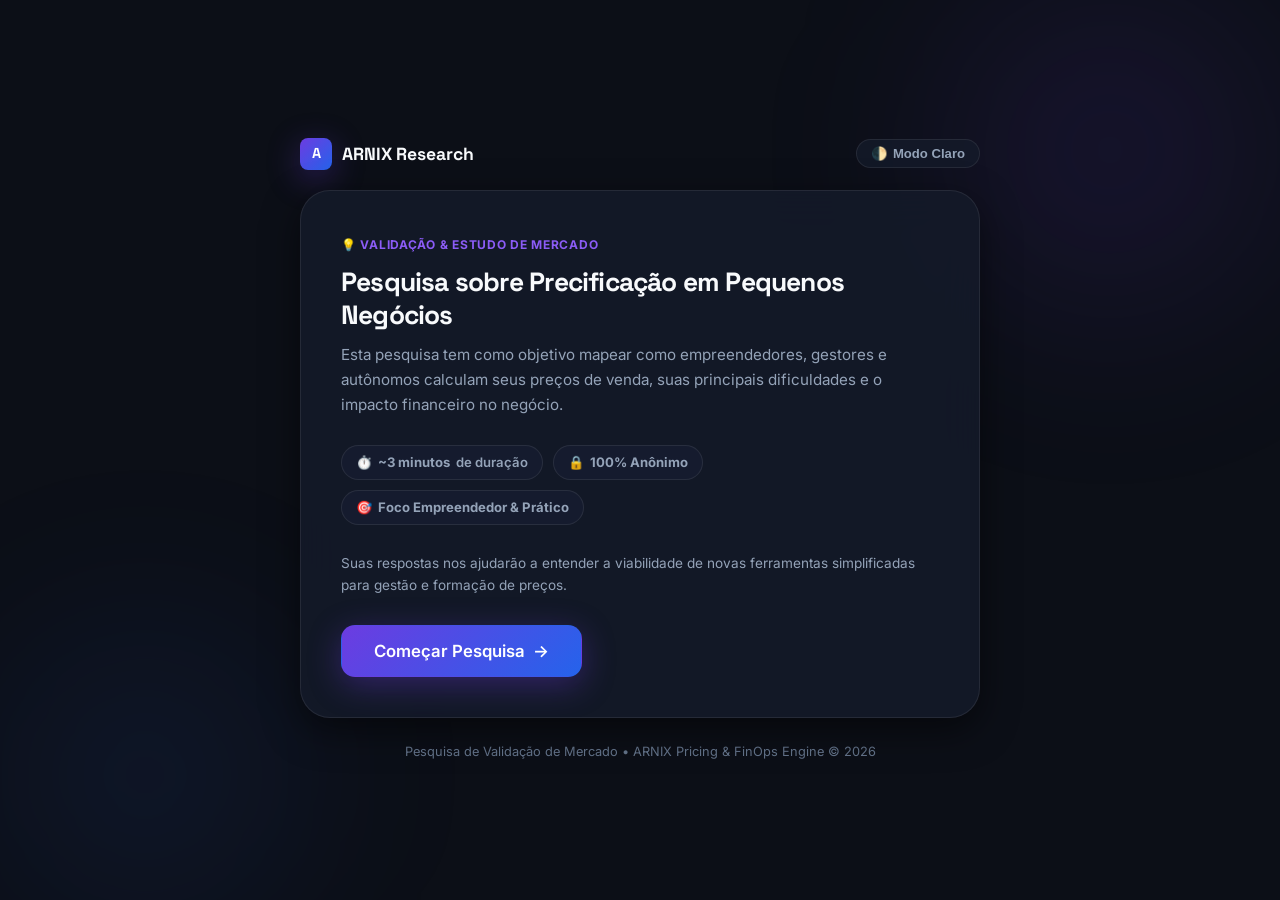
==== index.html @ 0b47c353 "primeiro commit do Forms-Arnix-Plataform" ====
<!DOCTYPE html>
<html lang="pt-BR" data-theme="dark">
<head>
  <meta charset="UTF-8">
  <meta name="viewport" content="width=device-width, initial-scale=1.0">
  <title>Pesquisa sobre Precificação em Pequenos Negócios — ARNIX</title>
  <meta name="description" content="Pesquisa acadêmica e empreendedora sobre métodos de precificação, dores e desafios financeiros em pequenos negócios.">
  <link rel="icon" type="image/png" href="img/arnix-sgv.png">
  <link rel="stylesheet" href="css/form.css">
</head>
<body>

  <!-- Ambient Glow Background -->
  <div class="ambient-glow" aria-hidden="true"></div>

  <div class="form-container">
    
    <!-- Topbar -->
    <div class="form-topbar">
      <a href="#" class="brand-badge">
        <div class="brand-icon">A</div>
        <span>ARNIX <strong>Research</strong></span>
      </a>

      <button class="theme-toggle-btn" id="themeToggle" type="button" aria-label="Alternar Tema">
        <span>🌓</span>
        <span id="themeToggleText">Modo Claro</span>
      </button>
    </div>

    <!-- Progress Bar (Steps 1 to 5) -->
    <div class="progress-section" id="progressSection" style="display:none">
      <div class="progress-header">
        <span id="progressStepLabel">Etapa 1 de 5</span>
        <span id="progressPercentLabel">20% concluído</span>
      </div>
      <div class="progress-bar-bg">
        <div class="progress-bar-fill" id="progressBarFill"></div>
      </div>
    </div>

    <!-- Main Card -->
    <main class="form-card">
      <form id="surveyForm">

        <!-- ── ETAPA 0: PÁGINA INICIAL / APRESENTAÇÃO ──────────────── -->
        <div class="step-pane active" id="step-0">
          <div class="step-tag">💡 Validação & Estudo de Mercado</div>
          <h1 class="step-title">Pesquisa sobre Precificação em Pequenos Negócios</h1>
          <p class="step-desc">
            Esta pesquisa tem como objetivo mapear como empreendedores, gestores e autônomos calculam seus preços de venda, suas principais dificuldades e o impacto financeiro no negócio.
          </p>

          <div class="welcome-pills">
            <div class="pill-feature">⏱️ <strong>~3 minutos</strong> de duração</div>
            <div class="pill-feature">🔒 <strong>100% Anônimo</strong></div>
            <div class="pill-feature">🎯 <strong>Foco Empreendedor & Prático</strong></div>
          </div>

          <p style="font-size:0.85rem; color:var(--text-muted); margin-bottom:28px; line-height:1.6">
            Suas respostas nos ajudarão a entender a viabilidade de novas ferramentas simplificadas para gestão e formação de preços.
          </p>

          <button type="button" class="btn btn-primary" onclick="nextStep(1)" style="font-size:1.05rem; padding:15px 32px;">
            <span>Começar Pesquisa</span>
            <span>→</span>
          </button>
        </div>

        <!-- ── ETAPA 1: PERFIL DO RESPONDENTE ─────────────────────── -->
        <div class="step-pane" id="step-1">
          <div class="step-tag">Etapa 1 de 5 • Perfil do Negócio</div>
          <h2 class="step-title">Conte-nos sobre sua atuação profissional</h2>
          <p class="step-desc">Esses dados nos ajudam a cruzar as respostas por segmento e porte de empresa.</p>

          <!-- Pergunta 1.1 -->
          <div style="margin-bottom: 28px;">
            <label class="step-desc" style="font-weight:600; color:var(--text-main); margin-bottom:12px; display:block">
              1. Qual a sua relação com um negócio?
            </label>
            <div class="choices-grid" data-name="relacao_negocio">
              <div class="choice-card" onclick="selectSingleChoice(this, 'relacao_negocio', 'Proprietário(a)')">
                <div class="choice-radio"></div>
                <div class="choice-label">Sou proprietário(a) / Fundador(a)</div>
              </div>
              <div class="choice-card" onclick="selectSingleChoice(this, 'relacao_negocio', 'Sócio(a)')">
                <div class="choice-radio"></div>
                <div class="choice-label">Sou sócio(a)</div>
              </div>
              <div class="choice-card" onclick="selectSingleChoice(this, 'relacao_negocio', 'Administração')">
                <div class="choice-radio"></div>
                <div class="choice-label">Trabalho na administração / Gestão</div>
              </div>
              <div class="choice-card" onclick="selectSingleChoice(this, 'relacao_negocio', 'Financeiro')">
                <div class="choice-radio"></div>
                <div class="choice-label">Trabalho no financeiro / Controladoria</div>
              </div>
              <div class="choice-card" onclick="selectSingleChoice(this, 'relacao_negocio', 'Comercial')">
                <div class="choice-radio"></div>
                <div class="choice-label">Trabalho no comercial / Vendas</div>
              </div>
              <div class="choice-card" onclick="selectSingleChoice(this, 'relacao_negocio', 'Autônomo/Freelancer')">
                <div class="choice-radio"></div>
                <div class="choice-label">Sou autônomo(a) / Freelancer / Prestador de Serviço</div>
              </div>
              <div class="choice-card" onclick="selectSingleChoice(this, 'relacao_negocio', 'Outro')">
                <div class="choice-radio"></div>
                <div class="choice-label">Outro</div>
              </div>
            </div>
          </div>

          <!-- Pergunta 1.2 -->
          <div style="margin-bottom: 28px;">
            <label class="step-desc" style="font-weight:600; color:var(--text-main); margin-bottom:12px; display:block">
              2. Qual o porte aproximado do negócio?
            </label>
            <div class="choices-grid" data-name="porte_negocio">
              <div class="choice-card" onclick="selectSingleChoice(this, 'porte_negocio', 'Trabalho sozinho')">
                <div class="choice-radio"></div>
                <div class="choice-label">Trabalho sozinho(a)</div>
              </div>
              <div class="choice-card" onclick="selectSingleChoice(this, 'porte_negocio', 'MEI')">
                <div class="choice-radio"></div>
                <div class="choice-label">MEI (Microempreendedor Individual)</div>
              </div>
              <div class="choice-card" onclick="selectSingleChoice(this, 'porte_negocio', 'Microempresa')">
                <div class="choice-radio"></div>
                <div class="choice-label">Microempresa (até 9 funcionários)</div>
              </div>
              <div class="choice-card" onclick="selectSingleChoice(this, 'porte_negocio', 'Pequena empresa')">
                <div class="choice-radio"></div>
                <div class="choice-label">Pequena empresa (10 a 49 funcionários)</div>
              </div>
              <div class="choice-card" onclick="selectSingleChoice(this, 'porte_negocio', 'Médio/Grande')">
                <div class="choice-radio"></div>
                <div class="choice-label">Médio ou Grande Porte (50+ funcionários)</div>
              </div>
            </div>
          </div>

          <!-- Pergunta 1.3 -->
          <div style="margin-bottom: 12px;">
            <label class="step-desc" style="font-weight:600; color:var(--text-main); margin-bottom:12px; display:block">
              3. Qual o segmento principal de atuação?
            </label>
            <div class="choices-grid" data-name="segmento">
              <div class="choice-card" onclick="selectSingleChoice(this, 'segmento', 'Serviços')">
                <div class="choice-radio"></div>
                <div class="choice-label">Serviços em Geral</div>
              </div>
              <div class="choice-card" onclick="selectSingleChoice(this, 'segmento', 'Tecnologia')">
                <div class="choice-radio"></div>
                <div class="choice-label">Tecnologia & Desenvolvimento de Software</div>
              </div>
              <div class="choice-card" onclick="selectSingleChoice(this, 'segmento', 'Comércio')">
                <div class="choice-radio"></div>
                <div class="choice-label">Comércio / Varejo / E-commerce</div>
              </div>
              <div class="choice-card" onclick="selectSingleChoice(this, 'segmento', 'Agência/Consultoria')">
                <div class="choice-radio"></div>
                <div class="choice-label">Agência, Marketing & Consultoria</div>
              </div>
              <div class="choice-card" onclick="selectSingleChoice(this, 'segmento', 'Alimentação')">
                <div class="choice-radio"></div>
                <div class="choice-label">Alimentação & Gastronomia</div>
              </div>
              <div class="choice-card" onclick="selectSingleChoice(this, 'segmento', 'Indústria')">
                <div class="choice-radio"></div>
                <div class="choice-label">Indústria / Fabricação</div>
              </div>
              <div class="choice-card" onclick="selectSingleChoice(this, 'segmento', 'Outro')">
                <div class="choice-radio"></div>
                <div class="choice-label">Outro</div>
              </div>
            </div>
          </div>

          <div class="form-actions">
            <button type="button" class="btn btn-ghost" onclick="nextStep(0)">← Voltar</button>
            <button type="button" class="btn btn-primary" onclick="validateAndNext(1, 2)">Avançar →</button>
          </div>
        </div>

        <!-- ── ETAPA 2: DIAGNÓSTICO DO PROBLEMA ───────────────────── -->
        <div class="step-pane" id="step-2">
          <div class="step-tag">Etapa 2 de 5 • Método Atual & Dores</div>
          <h2 class="step-title">Como funciona a sua precificação hoje?</h2>
          <p class="step-desc">Queremos entender o método que você utiliza e onde estão os principais gargalos.</p>

          <!-- Pergunta 2.1 -->
          <div style="margin-bottom: 28px;">
            <label class="step-desc" style="font-weight:600; color:var(--text-main); margin-bottom:12px; display:block">
              4. Como você define atualmente o preço de um produto ou serviço?
            </label>
            <div class="choices-grid" data-name="metodo_atual">
              <div class="choice-card" onclick="selectSingleChoice(this, 'metodo_atual', 'Excel/Planilha')">
                <div class="choice-radio"></div>
                <div class="choice-label">Uso Excel ou Planilha (Google Sheets)</div>
              </div>
              <div class="choice-card" onclick="selectSingleChoice(this, 'metodo_atual', 'Manualmente')">
                <div class="choice-radio"></div>
                <div class="choice-label">Faço manualmente / Papel ou cabeça</div>
              </div>
              <div class="choice-card" onclick="selectSingleChoice(this, 'metodo_atual', 'Sistema')">
                <div class="choice-radio"></div>
                <div class="choice-label">Uso um software ERP ou sistema especializado</div>
              </div>
              <div class="choice-card" onclick="selectSingleChoice(this, 'metodo_atual', 'Concorrência')">
                <div class="choice-radio"></div>
                <div class="choice-label">Vou pelo preço da concorrência</div>
              </div>
              <div class="choice-card" onclick="selectSingleChoice(this, 'metodo_atual', 'Experiência')">
                <div class="choice-radio"></div>
                <div class="choice-label">Defino por intuição / Experiência empírica</div>
              </div>
            </div>
          </div>

          <!-- Pergunta 2.2 (Escala 1 a 5) -->
          <div style="margin-bottom: 28px;">
            <label class="step-desc" style="font-weight:600; color:var(--text-main); margin-bottom:6px; display:block">
              5. Com que frequência você tem dificuldade para definir um preço adequado?
            </label>
            <div class="rating-scale-wrap" data-name="frequencia_dificuldade">
              <button type="button" class="rating-btn" onclick="selectRating('frequencia_dificuldade', 1, this)">1</button>
              <button type="button" class="rating-btn" onclick="selectRating('frequencia_dificuldade', 2, this)">2</button>
              <button type="button" class="rating-btn" onclick="selectRating('frequencia_dificuldade', 3, this)">3</button>
              <button type="button" class="rating-btn" onclick="selectRating('frequencia_dificuldade', 4, this)">4</button>
              <button type="button" class="rating-btn" onclick="selectRating('frequencia_dificuldade', 5, this)">5</button>
            </div>
            <div class="rating-scale-legend">
              <span>1 = Nunca tenho dúvida</span>
              <span>3 = Às vezes</span>
              <span>5 = Sempre é difícil</span>
            </div>
          </div>

          <!-- Pergunta 2.3 (Múltipla Escolha) -->
          <div style="margin-bottom: 12px;">
            <label class="step-desc" style="font-weight:600; color:var(--text-main); margin-bottom:6px; display:block">
              6. Quais são suas maiores dificuldades? (Selecione todas que se aplicam)
            </label>
            <div class="choices-grid">
              <div class="choice-card" onclick="toggleMultiChoice(this, 'dificuldades', 'Calcular custos diretos')">
                <div class="choice-checkbox"></div>
                <div class="choice-label">Calcular custos diretos e horas trabalhadas</div>
              </div>
              <div class="choice-card" onclick="toggleMultiChoice(this, 'dificuldades', 'Margem de lucro real')">
                <div class="choice-checkbox"></div>
                <div class="choice-label">Definir e garantir a margem de lucro real</div>
              </div>
              <div class="choice-card" onclick="toggleMultiChoice(this, 'dificuldades', 'Impostos e encargos')">
                <div class="choice-checkbox"></div>
                <div class="choice-label">Embutir impostos e encargos fiscais corretamente</div>
              </div>
              <div class="choice-card" onclick="toggleMultiChoice(this, 'dificuldades', 'Custos indiretos')">
                <div class="choice-checkbox"></div>
                <div class="choice-label">Absorver custos fixos e operacionais (aluguel, ferramentas, etc.)</div>
              </div>
              <div class="choice-card" onclick="toggleMultiChoice(this, 'dificuldades', 'Saber quanto ganho')">
                <div class="choice-checkbox"></div>
                <div class="choice-label">Saber com clareza quanto realmente estou lucrando</div>
              </div>
              <div class="choice-card" onclick="toggleMultiChoice(this, 'dificuldades', 'Alterar preços rápido')">
                <div class="choice-checkbox"></div>
                <div class="choice-label">Alterar e recalcular preços rapidamente quando custos mudam</div>
              </div>
              <div class="choice-card" onclick="toggleMultiChoice(this, 'dificuldades', 'Pressão da concorrência')">
                <div class="choice-checkbox"></div>
                <div class="choice-label">Pressão da concorrência cobrando muito abaixo</div>
              </div>
            </div>
          </div>

          <div class="form-actions">
            <button type="button" class="btn btn-ghost" onclick="nextStep(1)">← Voltar</button>
            <button type="button" class="btn btn-primary" onclick="validateAndNext(2, 3)">Avançar →</button>
          </div>
        </div>

        <!-- ── ETAPA 3: IMPACTO FINANCEIRO & OPERACIONAL ───────────── -->
        <div class="step-pane" id="step-3">
          <div class="step-tag">Etapa 3 de 5 • Impacto no Negócio</div>
          <h2 class="step-title">O impacto das decisões de preço</h2>
          <p class="step-desc">Descubra como a precificação afetou vendas passadas e o tempo gasto na rotina.</p>

          <!-- Pergunta 3.1 -->
          <div style="margin-bottom: 24px;">
            <label class="step-desc" style="font-weight:600; color:var(--text-main); margin-bottom:10px; display:block">
              7. Você já deixou de fechar uma venda por passar um preço alto demais?
            </label>
            <div class="choices-grid" data-name="perdeu_venda_preco_alto">
              <div class="choice-card" onclick="selectSingleChoice(this, 'perdeu_venda_preco_alto', 'Sim')">
                <div class="choice-radio"></div>
                <div class="choice-label">Sim, já aconteceu</div>
              </div>
              <div class="choice-card" onclick="selectSingleChoice(this, 'perdeu_venda_preco_alto', 'Não')">
                <div class="choice-radio"></div>
                <div class="choice-label">Não, nunca aconteceu</div>
              </div>
              <div class="choice-card" onclick="selectSingleChoice(this, 'perdeu_venda_preco_alto', 'Não sei')">
                <div class="choice-radio"></div>
                <div class="choice-label">Não tenho certeza</div>
              </div>
            </div>
          </div>

          <!-- Pergunta 3.2 -->
          <div style="margin-bottom: 24px;">
            <label class="step-desc" style="font-weight:600; color:var(--text-main); margin-bottom:10px; display:block">
              8. Você já teve prejuízo ou 'pagou para trabalhar' por cobrar abaixo do necessário?
            </label>
            <div class="choices-grid" data-name="teve_prejuizo_preco_baixo">
              <div class="choice-card" onclick="selectSingleChoice(this, 'teve_prejuizo_preco_baixo', 'Sim')">
                <div class="choice-radio"></div>
                <div class="choice-label">Sim, já tive prejuízo</div>
              </div>
              <div class="choice-card" onclick="selectSingleChoice(this, 'teve_prejuizo_preco_baixo', 'Não')">
                <div class="choice-radio"></div>
                <div class="choice-label">Não, sempre cobro acima dos custos</div>
              </div>
              <div class="choice-card" onclick="selectSingleChoice(this, 'teve_prejuizo_preco_baixo', 'Não sei')">
                <div class="choice-radio"></div>
                <div class="choice-label">Não tenho como saber com exatidão</div>
              </div>
            </div>
          </div>

          <!-- Pergunta 3.3 -->
          <div style="margin-bottom: 24px;">
            <label class="step-desc" style="font-weight:600; color:var(--text-main); margin-bottom:10px; display:block">
              9. Quanto tempo você gasta em média para precificar um produto ou proposta?
            </label>
            <div class="choices-grid" data-name="tempo_gasto">
              <div class="choice-card" onclick="selectSingleChoice(this, 'tempo_gasto', 'Menos de 5 min')">
                <div class="choice-radio"></div>
                <div class="choice-label">Menos de 5 minutos</div>
              </div>
              <div class="choice-card" onclick="selectSingleChoice(this, 'tempo_gasto', '5-15 min')">
                <div class="choice-radio"></div>
                <div class="choice-label">De 5 a 15 minutos</div>
              </div>
              <div class="choice-card" onclick="selectSingleChoice(this, 'tempo_gasto', '15-30 min')">
                <div class="choice-radio"></div>
                <div class="choice-label">De 15 a 30 minutos</div>
              </div>
              <div class="choice-card" onclick="selectSingleChoice(this, 'tempo_gasto', '30-60 min')">
                <div class="choice-radio"></div>
                <div class="choice-label">De 30 a 60 minutos</div>
              </div>
              <div class="choice-card" onclick="selectSingleChoice(this, 'tempo_gasto', 'Mais de 1 hora')">
                <div class="choice-radio"></div>
                <div class="choice-label">Mais de 1 hora</div>
              </div>
            </div>
          </div>

          <!-- Pergunta 3.4 (Escala 1 a 5) -->
          <div style="margin-bottom: 12px;">
            <label class="step-desc" style="font-weight:600; color:var(--text-main); margin-bottom:6px; display:block">
              10. De 1 a 5, quão importante você considera melhorar seu processo de precificação?
            </label>
            <div class="rating-scale-wrap" data-name="importancia_melhorar">
              <button type="button" class="rating-btn" onclick="selectRating('importancia_melhorar', 1, this)">1</button>
              <button type="button" class="rating-btn" onclick="selectRating('importancia_melhorar', 2, this)">2</button>
              <button type="button" class="rating-btn" onclick="selectRating('importancia_melhorar', 3, this)">3</button>
              <button type="button" class="rating-btn" onclick="selectRating('importancia_melhorar', 4, this)">4</button>
              <button type="button" class="rating-btn" onclick="selectRating('importancia_melhorar', 5, this)">5</button>
            </div>
            <div class="rating-scale-legend">
              <span>1 = Pouco importante</span>
              <span>3 = Moderado</span>
              <span>5 = Prioridade Crítica</span>
            </div>
          </div>

          <div class="form-actions">
            <button type="button" class="btn btn-ghost" onclick="nextStep(2)">← Voltar</button>
            <button type="button" class="btn btn-primary" onclick="validateAndNext(3, 4)">Avançar →</button>
          </div>
        </div>

        <!-- ── ETAPA 4: APRESENTAÇÃO DO ARNIX (O PULO DO GATO) ────── -->
        <div class="step-pane" id="step-4">
          <div class="step-tag">Etapa 4 de 5 • Apresentação de Solução</div>
          <h2 class="step-title">Conheça uma nova abordagem</h2>
          <p class="step-desc">Imagine uma ferramenta inteligente criada para resolver exatamente essas dores.</p>

          <!-- Showcase do ARNIX -->
          <div class="solution-showcase-box">
            <div class="solution-badge">⚡ ARNIX SMART PRICING</div>
            <h3 class="solution-title">Motor Inteligente de Precificação & FinOps</h3>
            <p class="solution-desc">
              O <strong>ARNIX</strong> é uma plataforma simplificada que calcula automaticamente o preço ideal de venda considerando <strong>custos diretos, horas, impostos, despesas fixas e margem de lucro garantida</strong>, além de gerar propostas comerciais em PDF com 1 clique.
            </p>
            <div class="solution-features">
              <div class="solution-feat-item"><span>✓</span> Cálculo em segundos sem planilhas</div>
              <div class="solution-feat-item"><span>✓</span> Alerta automático de margem crítica</div>
              <div class="solution-feat-item"><span>✓</span> Simulação de urgência e riscos</div>
              <div class="solution-feat-item"><span>✓</span> Propostas profissionais em PDF</div>
            </div>
          </div>

          <!-- Pergunta 4.1 -->
          <div style="margin-bottom: 12px;">
            <label class="step-desc" style="font-weight:600; color:var(--text-main); margin-bottom:12px; display:block">
              11. Uma solução como o ARNIX resolveria os problemas de precificação do seu negócio?
            </label>
            <div class="choices-grid" data-name="resolveria_problema">
              <div class="choice-card" onclick="selectSingleChoice(this, 'resolveria_problema', 'Sim, resolveria bastante')">
                <div class="choice-radio"></div>
                <div class="choice-label">Sim, resolveria bastante</div>
              </div>
              <div class="choice-card" onclick="selectSingleChoice(this, 'resolveria_problema', 'Sim, parcialmente')">
                <div class="choice-radio"></div>
                <div class="choice-label">Sim, parcialmente</div>
              </div>
              <div class="choice-card" onclick="selectSingleChoice(this, 'resolveria_problema', 'Talvez')">
                <div class="choice-radio"></div>
                <div class="choice-label">Talvez / Depende dos recursos</div>
              </div>
              <div class="choice-card" onclick="selectSingleChoice(this, 'resolveria_problema', 'Pouco')">
                <div class="choice-radio"></div>
                <div class="choice-label">Pouco</div>
              </div>
              <div class="choice-card" onclick="selectSingleChoice(this, 'resolveria_problema', 'Não')">
                <div class="choice-radio"></div>
                <div class="choice-label">Não resolveria</div>
              </div>
            </div>
          </div>

          <div class="form-actions">
            <button type="button" class="btn btn-ghost" onclick="nextStep(3)">← Voltar</button>
            <button type="button" class="btn btn-primary" onclick="validateAndNext(4, 5)">Avançar →</button>
          </div>
        </div>

        <!-- ── ETAPA 5: VALIDAÇÃO COMERCIAL & PREÇO ────────────────── -->
        <div class="step-pane" id="step-5">
          <div class="step-tag">Etapa 5 de 5 • Validação Comercial</div>
          <h2 class="step-title">Adesão & Disposição de Pagamento</h2>
          <p class="step-desc">Última etapa! Suas respostas nos ajudam a calibrar o modelo comercial do ARNIX.</p>

          <!-- Pergunta 5.1 -->
          <div style="margin-bottom: 24px;">
            <label class="step-desc" style="font-weight:600; color:var(--text-main); margin-bottom:10px; display:block">
              12. Você utilizaria uma ferramenta como o ARNIX no seu dia a dia?
            </label>
            <div class="choices-grid" data-name="utilizaria_ferramenta">
              <div class="choice-card" onclick="selectSingleChoice(this, 'utilizaria_ferramenta', 'Sim, com certeza')">
                <div class="choice-radio"></div>
                <div class="choice-label">Sim, com certeza</div>
              </div>
              <div class="choice-card" onclick="selectSingleChoice(this, 'utilizaria_ferramenta', 'Provavelmente sim')">
                <div class="choice-radio"></div>
                <div class="choice-label">Provavelmente sim</div>
              </div>
              <div class="choice-card" onclick="selectSingleChoice(this, 'utilizaria_ferramenta', 'Talvez')">
                <div class="choice-radio"></div>
                <div class="choice-label">Talvez</div>
              </div>
              <div class="choice-card" onclick="selectSingleChoice(this, 'utilizaria_ferramenta', 'Provavelmente não')">
                <div class="choice-radio"></div>
                <div class="choice-label">Provavelmente não</div>
              </div>
              <div class="choice-card" onclick="selectSingleChoice(this, 'utilizaria_ferramenta', 'Não')">
                <div class="choice-radio"></div>
                <div class="choice-label">Não utilizaria</div>
              </div>
            </div>
          </div>

          <!-- Pergunta 5.2 -->
          <div style="margin-bottom: 24px;">
            <label class="step-desc" style="font-weight:600; color:var(--text-main); margin-bottom:10px; display:block">
              13. Com que frequência você utilizaria a ferramenta?
            </label>
            <div class="choices-grid" data-name="frequencia_uso">
              <div class="choice-card" onclick="selectSingleChoice(this, 'frequencia_uso', 'Diariamente')">
                <div class="choice-radio"></div>
                <div class="choice-label">Diariamente</div>
              </div>
              <div class="choice-card" onclick="selectSingleChoice(this, 'frequencia_uso', 'Algumas vezes por semana')">
                <div class="choice-radio"></div>
                <div class="choice-label">Algumas vezes por semana</div>
              </div>
              <div class="choice-card" onclick="selectSingleChoice(this, 'frequencia_uso', 'Algumas vezes por mês')">
                <div class="choice-radio"></div>
                <div class="choice-label">Algumas vezes por mês (ao enviar propostas)</div>
              </div>
              <div class="choice-card" onclick="selectSingleChoice(this, 'frequencia_uso', 'Raramente')">
                <div class="choice-radio"></div>
                <div class="choice-label">Raramente / Apenas esporádico</div>
              </div>
            </div>
          </div>

          <!-- Pergunta 5.3 (Disposição a Pagar) -->
          <div style="margin-bottom: 24px;">
            <label class="step-desc" style="font-weight:600; color:var(--text-main); margin-bottom:10px; display:block">
              14. Quanto você estaria disposto(a) a pagar mensalmente por essa ferramenta?
            </label>
            <div class="choices-grid" data-name="disposicao_pagamento">
              <div class="choice-card" onclick="selectSingleChoice(this, 'disposicao_pagamento', 'Apenas Gratuito')">
                <div class="choice-radio"></div>
                <div class="choice-label">Apenas se fosse gratuito</div>
              </div>
              <div class="choice-card" onclick="selectSingleChoice(this, 'disposicao_pagamento', 'Até R$ 19,90/mês')">
                <div class="choice-radio"></div>
                <div class="choice-label">Até R$ 19,90 / mês</div>
              </div>
              <div class="choice-card" onclick="selectSingleChoice(this, 'disposicao_pagamento', 'R$ 20 a 39,90/mês')">
                <div class="choice-radio"></div>
                <div class="choice-label">R$ 20,00 a R$ 39,90 / mês</div>
              </div>
              <div class="choice-card" onclick="selectSingleChoice(this, 'disposicao_pagamento', 'R$ 40 a 59,90/mês')">
                <div class="choice-radio"></div>
                <div class="choice-label">R$ 40,00 a R$ 59,90 / mês <em>(Faixa Recomendada)</em></div>
              </div>
              <div class="choice-card" onclick="selectSingleChoice(this, 'disposicao_pagamento', 'R$ 60 a 99,90/mês')">
                <div class="choice-radio"></div>
                <div class="choice-label">R$ 60,00 a R$ 99,90 / mês</div>
              </div>
              <div class="choice-card" onclick="selectSingleChoice(this, 'disposicao_pagamento', 'Mais de R$ 100/mês')">
                <div class="choice-radio"></div>
                <div class="choice-label">Mais de R$ 100,00 / mês</div>
              </div>
            </div>
          </div>

          <!-- Pergunta 5.4 (Opcional - Lead Beta) -->
          <div style="margin-bottom: 12px; padding: 18px; background:var(--bg-choice); border:1px solid var(--border); border-radius:var(--radius-md);">
            <label class="step-desc" style="font-weight:600; color:var(--text-main); margin-bottom:4px; display:block">
              🎁 (Opcional) Gostaria de testar o ARNIX gratuitamente no lançamento?
            </label>
            <span style="font-size:0.8rem; color:var(--text-muted); display:block; margin-bottom:8px">
              Deixe seu WhatsApp ou E-mail para receber um convite VIP de acesso antecipado:
            </span>
            <input type="text" class="form-input" id="lead_contato" placeholder="Ex: (11) 99999-9999 ou seu@email.com">
          </div>

          <div class="form-actions">
            <button type="button" class="btn btn-ghost" onclick="nextStep(4)">← Voltar</button>
            <button type="button" class="btn btn-primary" id="btnSubmitForm" onclick="submitSurvey()">
              <span>Finalizar & Enviar Respostas</span>
              <span>✓</span>
            </button>
          </div>
        </div>

        <!-- ── ETAPA 6: TELA DE AGRADECIMENTO & SUCESSO ───────────── -->
        <div class="step-pane" id="step-6">
          <div class="success-screen">
            <div class="success-icon-wrap">✓</div>
            <h2 class="success-title">Muito obrigado pela contribuição!</h2>
            <p class="success-desc">
              Sua resposta foi registrada com sucesso e de forma 100% anônima. Ela é fundamental para calibrar o desenvolvimento do ARNIX e gerar dados reais para o nosso estudo de validação.
            </p>

            <div class="success-actions">
              <a href="dashboard.html" class="btn btn-primary" style="text-decoration:none">
                <span>📊 Ver Dashboard de Validação ao Vivo</span>
              </a>
              <button type="button" class="btn btn-ghost" onclick="location.reload()">
                <span>Preencher Outra Resposta</span>
              </button>
            </div>
          </div>
        </div>

      </form>
    </main>

    <!-- Footer note -->
    <footer class="form-footer">
      Pesquisa de Validação de Mercado • ARNIX Pricing & FinOps Engine © 2026
    </footer>

  </div>

  <script src="js/form.js"></script>
</body>
</html>
---- css/form.css ----
/* ══════════════════════════════════════════════════════════════
   ARNIX RESEARCH FORMS — STYLESHEET
   Design: Modern SaaS Survey, Clean Glassmorphism & High Usability
   ══════════════════════════════════════════════════════════════ */

@import url('https://fonts.googleapis.com/css2?family=Inter:wght@300;400;500;600;700;800;900&family=Space+Grotesk:wght@600;700;800&display=swap');

:root {
  --violet-600: #6c3ce1;
  --violet-700: #5025c4;
  --violet-lt:  #8b5cf6;
  --blue-600:   #2563eb;
  --emerald-500:#10b981;
  --amber-500:  #f59e0b;
  --rose-500:   #f43f5e;

  --grad-primary: linear-gradient(135deg, #6c3ce1 0%, #2563eb 100%);
  --grad-surface: linear-gradient(145deg, #ffffff 0%, #f8faff 100%);

  --bg-page:        #0c0f17;
  --bg-card:        rgba(20, 26, 42, 0.85);
  --bg-card-hover:  rgba(28, 36, 58, 0.95);
  --bg-input:       rgba(12, 16, 26, 0.9);
  --bg-choice:      rgba(25, 33, 52, 0.6);
  --bg-choice-active: rgba(108, 60, 225, 0.18);

  --border:         rgba(255, 255, 255, 0.08);
  --border-strong:  rgba(255, 255, 255, 0.16);
  --border-active:  #8b5cf6;

  --text-main:      #f8fafc;
  --text-muted:     #94a3b8;
  --text-faint:     #64748b;

  --radius-sm:  8px;
  --radius-md:  14px;
  --radius-lg:  22px;
  --radius-xl:  30px;
  --radius-full:9999px;

  --shadow-sm:  0 2px 8px rgba(0,0,0,0.3);
  --shadow-md:  0 12px 36px rgba(0,0,0,0.5);
  --shadow-glow:0 8px 32px rgba(108, 60, 225, 0.35);

  --ease: cubic-bezier(0.16, 1, 0.3, 1);
  --font-body: 'Inter', -apple-system, sans-serif;
  --font-display: 'Space Grotesk', -apple-system, sans-serif;
}

[data-theme="light"] {
  --bg-page:        #f4f6fb;
  --bg-card:        rgba(255, 255, 255, 0.92);
  --bg-card-hover:  #ffffff;
  --bg-input:       #ffffff;
  --bg-choice:      #f8fafd;
  --bg-choice-active: rgba(108, 60, 225, 0.08);

  --border:         rgba(226, 232, 240, 0.9);
  --border-strong:  rgba(203, 213, 225, 0.95);
  --border-active:  #6c3ce1;

  --text-main:      #0f172a;
  --text-muted:     #475569;
  --text-faint:     #94a3b8;

  --shadow-sm:  0 1px 3px rgba(15,23,42,0.06);
  --shadow-md:  0 10px 30px rgba(15,23,42,0.08);
  --shadow-glow:0 8px 24px rgba(108, 60, 225, 0.2);
}

*, *::before, *::after {
  box-sizing: border-box;
  margin: 0;
  padding: 0;
}

body {
  font-family: var(--font-body);
  background-color: var(--bg-page);
  color: var(--text-main);
  line-height: 1.6;
  min-height: 100vh;
  display: flex;
  flex-direction: column;
  align-items: center;
  justify-content: center;
  padding: 24px 16px;
  overflow-x: hidden;
  transition: background-color 0.3s var(--ease), color 0.3s var(--ease);
}

/* Ambient glow */
.ambient-glow {
  position: fixed;
  inset: 0;
  pointer-events: none;
  z-index: 0;
  overflow: hidden;
}
.ambient-glow::before {
  content: '';
  position: absolute;
  top: -100px;
  right: -80px;
  width: 500px;
  height: 500px;
  border-radius: 50%;
  background: radial-gradient(circle, rgba(108, 60, 225, 0.15), transparent 70%);
  filter: blur(80px);
}
.ambient-glow::after {
  content: '';
  position: absolute;
  bottom: -100px;
  left: -80px;
  width: 450px;
  height: 450px;
  border-radius: 50%;
  background: radial-gradient(circle, rgba(37, 99, 235, 0.12), transparent 70%);
  filter: blur(80px);
}

/* Container */
.form-container {
  width: 100%;
  max-width: 680px;
  position: relative;
  z-index: 1;
  margin: auto;
}

/* Top bar with Brand & Theme toggle */
.form-topbar {
  display: flex;
  align-items: center;
  justify-content: space-between;
  margin-bottom: 20px;
}

.brand-badge {
  display: inline-flex;
  align-items: center;
  gap: 10px;
  text-decoration: none;
  color: var(--text-main);
  font-family: var(--font-display);
  font-weight: 800;
  font-size: 1.1rem;
}

.brand-icon {
  width: 32px;
  height: 32px;
  border-radius: 8px;
  background: var(--grad-primary);
  color: #fff;
  display: flex;
  align-items: center;
  justify-content: center;
  font-size: 0.9rem;
  font-weight: 900;
  box-shadow: var(--shadow-glow);
}

.theme-toggle-btn {
  background: var(--bg-card);
  border: 1px solid var(--border);
  border-radius: var(--radius-full);
  padding: 6px 14px;
  color: var(--text-muted);
  cursor: pointer;
  font-size: 0.82rem;
  font-weight: 600;
  display: flex;
  align-items: center;
  gap: 6px;
  transition: all 0.2s var(--ease);
}
.theme-toggle-btn:hover {
  color: var(--text-main);
  border-color: var(--border-active);
}

/* Progress Bar Container */
.progress-section {
  margin-bottom: 20px;
}

.progress-header {
  display: flex;
  justify-content: space-between;
  align-items: center;
  font-size: 0.82rem;
  font-weight: 600;
  color: var(--text-muted);
  margin-bottom: 8px;
}

.progress-bar-bg {
  width: 100%;
  height: 8px;
  background: var(--border);
  border-radius: var(--radius-full);
  overflow: hidden;
}

.progress-bar-fill {
  height: 100%;
  width: 0%;
  background: var(--grad-primary);
  border-radius: var(--radius-full);
  transition: width 0.4s var(--ease);
}

/* Form Card */
.form-card {
  background: var(--bg-card);
  backdrop-filter: blur(20px);
  -webkit-backdrop-filter: blur(20px);
  border: 1px solid var(--border);
  border-radius: var(--radius-xl);
  box-shadow: var(--shadow-md);
  padding: 40px;
  position: relative;
  overflow: hidden;
  transition: all 0.3s var(--ease);
}

/* Steps Animation */
.step-pane {
  display: none;
  animation: stepFadeIn 0.35s var(--ease) forwards;
}

.step-pane.active {
  display: block;
}

@keyframes stepFadeIn {
  from { opacity: 0; transform: translateY(12px); }
  to { opacity: 1; transform: translateY(0); }
}

/* Typography */
.step-tag {
  display: inline-flex;
  align-items: center;
  gap: 6px;
  font-size: 0.75rem;
  font-weight: 700;
  text-transform: uppercase;
  letter-spacing: 0.06em;
  color: var(--violet-lt);
  margin-bottom: 12px;
}

.step-title {
  font-family: var(--font-display);
  font-size: 1.65rem;
  font-weight: 800;
  letter-spacing: -0.03em;
  line-height: 1.25;
  margin-bottom: 10px;
}

.step-desc {
  color: var(--text-muted);
  font-size: 0.95rem;
  line-height: 1.65;
  margin-bottom: 28px;
}

/* Badges on Welcome Screen */
.welcome-pills {
  display: flex;
  flex-wrap: wrap;
  gap: 10px;
  margin: 20px 0 28px;
}

.pill-feature {
  display: inline-flex;
  align-items: center;
  gap: 6px;
  font-size: 0.82rem;
  font-weight: 600;
  background: var(--bg-choice);
  border: 1px solid var(--border);
  padding: 6px 14px;
  border-radius: var(--radius-full);
  color: var(--text-muted);
}

/* Choice Cards (Radio & Checkbox) */
.choices-grid {
  display: flex;
  flex-direction: column;
  gap: 12px;
  margin-bottom: 24px;
}

.choice-card {
  display: flex;
  align-items: center;
  gap: 14px;
  padding: 14px 18px;
  background: var(--bg-choice);
  border: 1.5px solid var(--border);
  border-radius: var(--radius-md);
  cursor: pointer;
  transition: all 0.2s var(--ease);
  user-select: none;
}

.choice-card:hover {
  background: var(--bg-card-hover);
  border-color: var(--border-strong);
  transform: translateY(-1px);
}

.choice-card.selected {
  background: var(--bg-choice-active);
  border-color: var(--border-active);
  box-shadow: 0 4px 16px rgba(108, 60, 225, 0.15);
}

.choice-radio, .choice-checkbox {
  width: 20px;
  height: 20px;
  border-radius: 50%;
  border: 2px solid var(--border-strong);
  display: flex;
  align-items: center;
  justify-content: center;
  flex-shrink: 0;
  transition: all 0.2s var(--ease);
}

.choice-checkbox {
  border-radius: 6px;
}

.choice-card.selected .choice-radio {
  border-color: var(--border-active);
  background: var(--violet-600);
}

.choice-card.selected .choice-radio::after {
  content: '';
  width: 8px;
  height: 8px;
  border-radius: 50%;
  background: #ffffff;
}

.choice-card.selected .choice-checkbox {
  border-color: var(--border-active);
  background: var(--violet-600);
}

.choice-card.selected .choice-checkbox::after {
  content: '✓';
  color: #fff;
  font-size: 0.75rem;
  font-weight: 900;
}

.choice-label {
  font-size: 0.95rem;
  font-weight: 500;
  color: var(--text-main);
  flex: 1;
}

/* 1 to 5 Rating Scale */
.rating-scale-wrap {
  display: flex;
  justify-content: space-between;
  gap: 8px;
  margin: 24px 0 16px;
}

.rating-btn {
  flex: 1;
  height: 54px;
  border-radius: var(--radius-md);
  background: var(--bg-choice);
  border: 1.5px solid var(--border);
  color: var(--text-main);
  font-family: var(--font-display);
  font-size: 1.15rem;
  font-weight: 700;
  cursor: pointer;
  display: flex;
  flex-direction: column;
  align-items: center;
  justify-content: center;
  transition: all 0.2s var(--ease);
}

.rating-btn:hover {
  background: var(--bg-card-hover);
  border-color: var(--border-active);
  transform: translateY(-2px);
}

.rating-btn.selected {
  background: var(--grad-primary);
  border-color: transparent;
  color: #ffffff;
  box-shadow: var(--shadow-glow);
}

.rating-scale-legend {
  display: flex;
  justify-content: space-between;
  font-size: 0.78rem;
  color: var(--text-faint);
  font-weight: 600;
  margin-bottom: 24px;
}

/* Solution Presentation Showcase (Step 5 - O Pulo do Gato) */
.solution-showcase-box {
  background: linear-gradient(145deg, rgba(108,60,225,0.12), rgba(37,99,235,0.08));
  border: 1.5px solid rgba(108, 60, 225, 0.3);
  border-radius: var(--radius-lg);
  padding: 24px;
  margin-bottom: 28px;
}

.solution-badge {
  display: inline-flex;
  align-items: center;
  gap: 6px;
  padding: 4px 12px;
  background: var(--violet-600);
  color: #fff;
  border-radius: var(--radius-full);
  font-size: 0.75rem;
  font-weight: 700;
  letter-spacing: 0.04em;
  margin-bottom: 14px;
}

.solution-title {
  font-family: var(--font-display);
  font-size: 1.25rem;
  font-weight: 800;
  margin-bottom: 8px;
}

.solution-desc {
  font-size: 0.92rem;
  color: var(--text-muted);
  line-height: 1.65;
  margin-bottom: 16px;
}

.solution-features {
  display: grid;
  grid-template-columns: 1fr 1fr;
  gap: 10px;
}

.solution-feat-item {
  display: flex;
  align-items: center;
  gap: 8px;
  font-size: 0.82rem;
  font-weight: 600;
  color: var(--text-main);
}

.solution-feat-item span {
  color: var(--emerald-500);
}

/* Form Action Buttons */
.form-actions {
  display: flex;
  align-items: center;
  justify-content: space-between;
  gap: 14px;
  margin-top: 32px;
  padding-top: 24px;
  border-top: 1px solid var(--border);
}

.btn {
  display: inline-flex;
  align-items: center;
  justify-content: center;
  gap: 8px;
  padding: 13px 28px;
  font-family: var(--font-body);
  font-size: 0.95rem;
  font-weight: 600;
  border-radius: var(--radius-md);
  cursor: pointer;
  border: 1px solid transparent;
  transition: all 0.2s var(--ease);
  text-decoration: none;
}

.btn-primary {
  background: var(--grad-primary);
  color: #ffffff;
  box-shadow: var(--shadow-glow);
  flex: 1;
}

.btn-primary:hover {
  opacity: 0.94;
  transform: translateY(-2px);
  box-shadow: 0 12px 32px rgba(108, 60, 225, 0.4);
}

.btn-ghost {
  background: transparent;
  color: var(--text-muted);
  border: 1px solid var(--border);
}

.btn-ghost:hover {
  color: var(--text-main);
  background: var(--bg-choice);
}

.btn-link {
  color: var(--text-faint);
  font-size: 0.85rem;
  text-decoration: underline;
  cursor: pointer;
  background: none;
  border: none;
}

/* Form Inputs */
.form-input {
  width: 100%;
  padding: 12px 16px;
  background: var(--bg-input);
  border: 1.5px solid var(--border);
  border-radius: var(--radius-md);
  color: var(--text-main);
  font-family: inherit;
  font-size: 0.95rem;
  outline: none;
  transition: all 0.2s var(--ease);
  margin-top: 8px;
}

.form-input:focus {
  border-color: var(--border-active);
  box-shadow: 0 0 0 3px rgba(108, 60, 225, 0.15);
}

/* Confirmation / Success Screen */
.success-screen {
  text-align: center;
  padding: 20px 0;
}

.success-icon-wrap {
  width: 72px;
  height: 72px;
  border-radius: 50%;
  background: rgba(16, 185, 129, 0.15);
  color: var(--emerald-500);
  font-size: 2.2rem;
  display: flex;
  align-items: center;
  justify-content: center;
  margin: 0 auto 20px;
}

.success-title {
  font-family: var(--font-display);
  font-size: 1.8rem;
  font-weight: 800;
  margin-bottom: 10px;
}

.success-desc {
  color: var(--text-muted);
  font-size: 0.95rem;
  max-width: 480px;
  margin: 0 auto 28px;
}

.success-actions {
  display: flex;
  flex-direction: column;
  gap: 12px;
  max-width: 380px;
  margin: 0 auto;
}

/* Footer info */
.form-footer {
  text-align: center;
  margin-top: 24px;
  font-size: 0.8rem;
  color: var(--text-faint);
}

/* Responsive Breakpoints */
@media (max-width: 600px) {
  body { padding: 16px 12px; }
  .form-card { padding: 24px 18px; border-radius: var(--radius-lg); }
  .step-title { font-size: 1.4rem; }
  .solution-features { grid-template-columns: 1fr; }
  .rating-btn { height: 46px; font-size: 1rem; }
  .form-actions { flex-direction: column-reverse; gap: 10px; }
  .btn { width: 100%; }
}
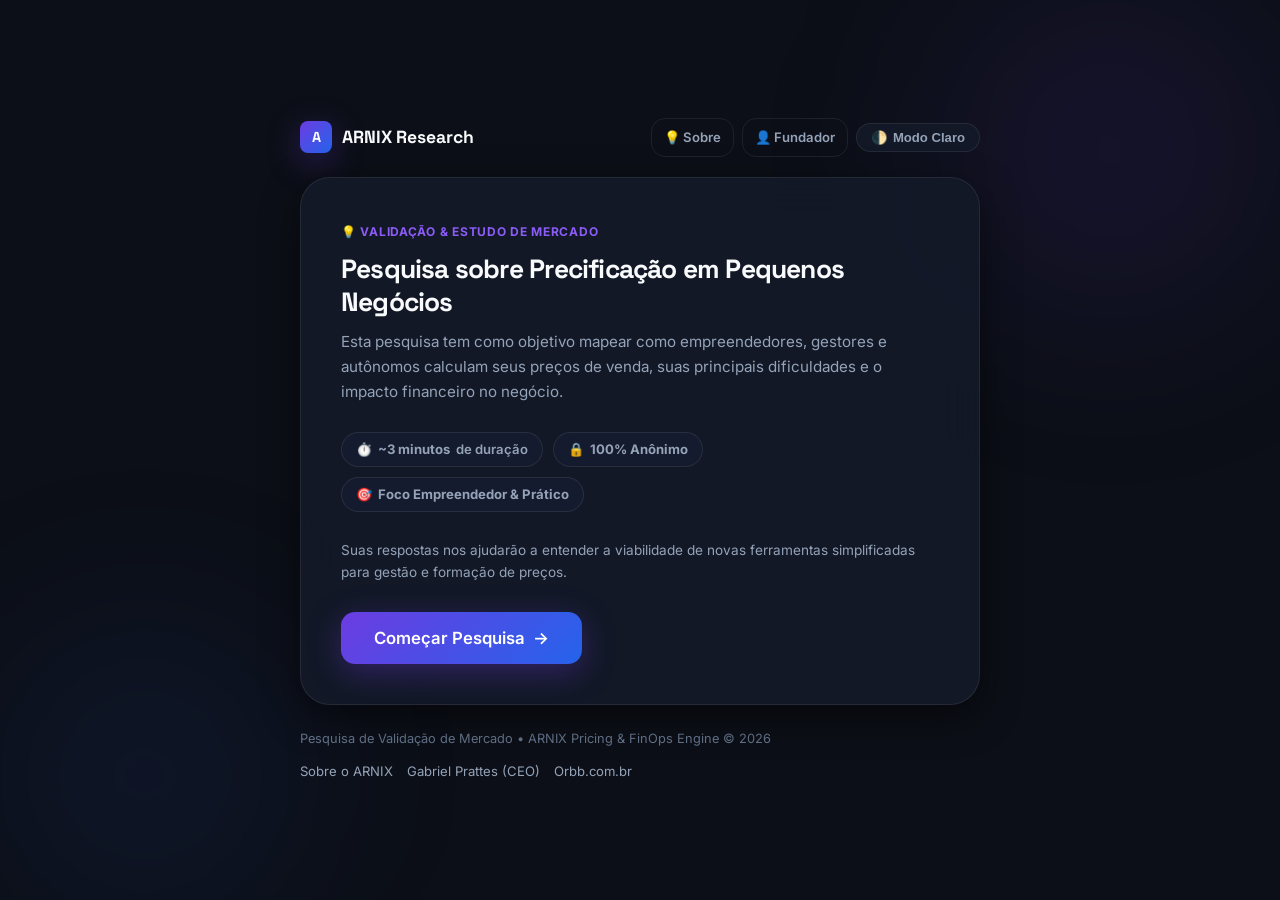
==== commit 174cf29f: "feat(institutional): add about arnix and founder profile pages with official links" ====
--- a/index.html
+++ b/index.html
@@ -22,10 +22,14 @@
         <span>ARNIX <strong>Research</strong></span>
       </a>
 
-      <button class="theme-toggle-btn" id="themeToggle" type="button" aria-label="Alternar Tema">
-        <span>🌓</span>
-        <span id="themeToggleText">Modo Claro</span>
-      </button>
+      <div style="display:flex; gap:8px; align-items:center;">
+        <a href="sobre.html" class="btn btn-ghost" style="padding:8px 12px; font-size:0.82rem; text-decoration:none">💡 Sobre</a>
+        <a href="fundador.html" class="btn btn-ghost" style="padding:8px 12px; font-size:0.82rem; text-decoration:none">👤 Fundador</a>
+        <button class="theme-toggle-btn" id="themeToggle" type="button" aria-label="Alternar Tema">
+          <span>🌓</span>
+          <span id="themeToggleText">Tema</span>
+        </button>
+      </div>
     </div>
 
     <!-- Progress Bar (Steps 1 to 5) -->
@@ -554,17 +558,25 @@
         <div class="step-pane" id="step-6">
           <div class="success-screen">
             <div class="success-icon-wrap">✓</div>
-            <h2 class="success-title">Muito obrigado pela contribuição!</h2>
+            <h2 class="success-title">Resposta Enviada com Sucesso!</h2>
             <p class="success-desc">
-              Sua resposta foi registrada com sucesso e de forma 100% anônima. Ela é fundamental para calibrar o desenvolvimento do ARNIX e gerar dados reais para o nosso estudo de validação.
+              Muito obrigado pela sua contribuição! Suas respostas foram salvas de forma 100% segura e anônima para o nosso estudo de validação de mercado.
             </p>
 
-            <div class="success-actions">
-              <a href="dashboard.html" class="btn btn-primary" style="text-decoration:none">
-                <span>📊 Ver Dashboard de Validação ao Vivo</span>
-              </a>
-              <button type="button" class="btn btn-ghost" onclick="location.reload()">
-                <span>Preencher Outra Resposta</span>
+            <!-- Card de Confirmação de E-mail / WhatsApp (Exibido se o usuário preencheu) -->
+            <div id="emailConfirmationBadge" style="display:none; margin: 20px auto; max-width: 480px; padding: 18px 22px; background: rgba(124, 58, 237, 0.12); border: 1.5px solid rgba(139, 92, 246, 0.35); border-radius: 14px; text-align: left;">
+              <div style="display:flex; align-items:center; gap:10px; margin-bottom:6px;">
+                <span style="font-size:1.4rem;">✉️</span>
+                <strong style="color:#c4b5fd; font-size:1.02rem;">Lembrete VIP Registrado!</strong>
+              </div>
+              <p style="margin:0; font-size:0.88rem; color:var(--text-muted); line-height:1.5;">
+                Registramos seu contato (<strong id="displayUserLead" style="color:var(--text-main)"></strong>). Assim que o estudo for concluído e o <strong>ARNIX</strong> for liberado, você receberá seu convite de acesso prioritário.
+              </p>
+            </div>
+
+            <div class="success-actions" style="margin-top: 24px;">
+              <button type="button" class="btn btn-primary" onclick="location.reload()" style="padding: 14px 28px;">
+                <span>✓ Concluir e Fechar</span>
               </button>
             </div>
           </div>
@@ -574,8 +586,13 @@
     </main>
 
     <!-- Footer note -->
-    <footer class="form-footer">
-      Pesquisa de Validação de Mercado • ARNIX Pricing & FinOps Engine © 2026
+    <footer class="form-footer" style="display:flex; justify-content:space-between; flex-wrap:wrap; gap:12px; align-items:center;">
+      <div>Pesquisa de Validação de Mercado • ARNIX Pricing & FinOps Engine © 2026</div>
+      <div style="display:flex; gap:14px;">
+        <a href="sobre.html" style="color:var(--text-muted); text-decoration:none; font-size:0.82rem">Sobre o ARNIX</a>
+        <a href="fundador.html" style="color:var(--text-muted); text-decoration:none; font-size:0.82rem">Gabriel Prattes (CEO)</a>
+        <a href="https://orbb.com.br" target="_blank" rel="noopener" style="color:var(--text-muted); text-decoration:none; font-size:0.82rem">Orbb.com.br</a>
+      </div>
     </footer>
 
   </div>
